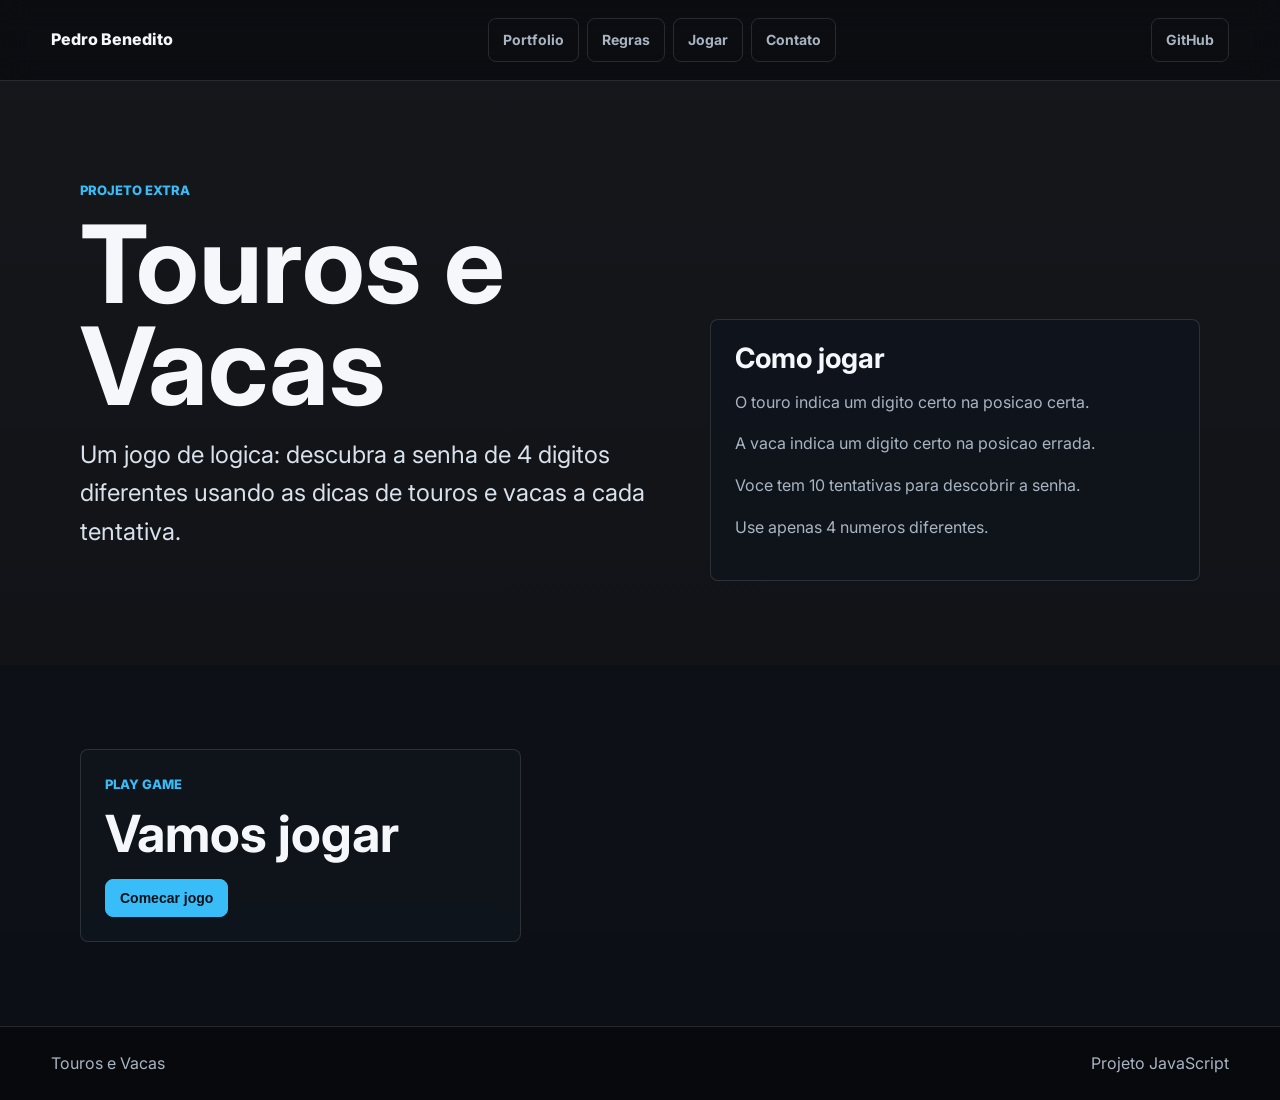
==== extra/index.html @ 09df27fb "Adiciona midias antigas e jogo extra" ====
<!DOCTYPE html>
<html lang="pt-BR">
<head>
  <meta charset="UTF-8">
  <meta name="viewport" content="width=device-width, initial-scale=1.0">
  <meta name="description" content="Jogo Touros e Vacas criado por Pedro Benedito.">
  <title>Touros e Vacas | Pedro Benedito</title>
  <link rel="preconnect" href="https://fonts.googleapis.com">
  <link rel="preconnect" href="https://fonts.gstatic.com" crossorigin>
  <link href="https://fonts.googleapis.com/css2?family=Inter:wght@400;500;600;700;800&display=swap" rel="stylesheet">
  <link rel="stylesheet" href="../styles.css">
</head>
<body class="game-page">
  <header class="site-header">
    <a class="brand" href="../index.html">Pedro Benedito</a>
    <nav class="nav" aria-label="Navegacao do jogo">
      <a href="../index.html#projetos">Portfolio</a>
      <a href="#regras">Regras</a>
      <a href="#jogo">Jogar</a>
      <a href="../index.html#contato">Contato</a>
    </nav>
    <a class="header-action" href="https://github.com/PedroBenedito1512" target="_blank" rel="noreferrer">GitHub</a>
  </header>

  <main>
    <section class="game-hero" id="regras">
      <div class="section-shell game-layout">
        <div>
          <p class="section-kicker">Projeto extra</p>
          <h1>Touros e Vacas</h1>
          <p class="hero-lead">
            Um jogo de logica: descubra a senha de 4 digitos diferentes usando as dicas
            de touros e vacas a cada tentativa.
          </p>
        </div>

        <div class="rules-box">
          <h2>Como jogar</h2>
          <p>O touro indica um digito certo na posicao certa.</p>
          <p>A vaca indica um digito certo na posicao errada.</p>
          <p>Voce tem 10 tentativas para descobrir a senha.</p>
          <p>Use apenas 4 numeros diferentes.</p>
        </div>
      </div>
    </section>

    <section class="game-band" id="jogo">
      <div class="section-shell game-panel">
        <div class="game-card" id="gerarNumeros">
          <p class="section-kicker">Play game</p>
          <h2>Vamos jogar</h2>
          <button class="button primary playGame" id="playGame">Comecar jogo</button>
        </div>

        <div class="game-card verificacao" style="display: none">
          <label class="game-label" for="senhaDeChute">Seu palpite</label>
          <div class="guess-row">
            <input type="text" id="senhaDeChute" maxlength="4" inputmode="numeric" placeholder="1234">
            <button class="button primary" id="verificarBtn">Verificar</button>
          </div>
          <div id="feedback" class="game-feedback" role="status"></div>
          <div id="resultados" class="resultados"></div>
        </div>
      </div>
    </section>
  </main>

  <footer class="site-footer">
    <span>Touros e Vacas</span>
    <span>Projeto JavaScript</span>
  </footer>

  <script src="script/script.js"></script>
</body>
</html>
---- styles.css ----
:root {
  --bg: #090b0f;
  --surface: #10151d;
  --surface-2: #151c26;
  --text: #f5f7fb;
  --muted: #a9b4c2;
  --line: rgba(255, 255, 255, 0.12);
  --accent: #38bdf8;
  --accent-2: #f59e0b;
  --max: 1120px;
}

* {
  box-sizing: border-box;
}

html {
  scroll-behavior: smooth;
}

body {
  margin: 0;
  background: var(--bg);
  color: var(--text);
  font-family: "Inter", Arial, sans-serif;
  line-height: 1.6;
}

section {
  scroll-margin-top: 92px;
}

a {
  color: inherit;
  text-decoration: none;
}

.site-header {
  position: fixed;
  top: 0;
  left: 0;
  right: 0;
  z-index: 10;
  display: grid;
  grid-template-columns: auto 1fr auto;
  align-items: center;
  gap: 24px;
  padding: 18px clamp(18px, 4vw, 54px);
  background: rgba(9, 11, 15, 0.78);
  border-bottom: 1px solid var(--line);
  backdrop-filter: blur(14px);
}

.site-header.is-scrolled {
  background: rgba(9, 11, 15, 0.92);
}

.brand {
  font-weight: 800;
  letter-spacing: 0;
}

.nav {
  display: flex;
  justify-content: center;
  gap: 8px;
}

.nav a,
.header-action,
.button {
  border: 1px solid var(--line);
  border-radius: 8px;
  padding: 10px 14px;
  color: var(--muted);
  font-weight: 700;
  font-size: 14px;
  transition: color 160ms ease, border-color 160ms ease, background 160ms ease;
}

.nav a:hover,
.header-action:hover,
.button:hover {
  color: var(--text);
  border-color: rgba(56, 189, 248, 0.8);
  background: rgba(56, 189, 248, 0.08);
}

.hero {
  position: relative;
  min-height: 92vh;
  display: flex;
  align-items: end;
  overflow: hidden;
}

.hero-bg {
  position: absolute;
  inset: 0;
  background-image: url("assets/old/back.png");
  background-size: cover;
  background-position: center;
  filter: saturate(0.9) contrast(1.05);
  transform: scale(1.02);
}

.hero-overlay {
  position: absolute;
  inset: 0;
  background:
    linear-gradient(90deg, rgba(9, 11, 15, 0.96), rgba(9, 11, 15, 0.72) 48%, rgba(9, 11, 15, 0.36)),
    linear-gradient(0deg, rgba(9, 11, 15, 1), rgba(9, 11, 15, 0.08) 48%);
}

.hero-content {
  position: relative;
  width: min(var(--max), calc(100% - 36px));
  margin: 0 auto;
  padding: 130px 0 86px;
}

.eyebrow,
.section-kicker,
.project-tag {
  margin: 0 0 12px;
  color: var(--accent);
  font-size: 13px;
  font-weight: 800;
  letter-spacing: 0;
  text-transform: uppercase;
}

h1,
h2,
h3,
p {
  margin-top: 0;
}

h1 {
  max-width: 760px;
  margin-bottom: 18px;
  font-size: clamp(52px, 9vw, 108px);
  line-height: 0.95;
  letter-spacing: 0;
}

.hero-lead {
  max-width: 720px;
  margin-bottom: 30px;
  color: #d8e1ec;
  font-size: clamp(18px, 2.2vw, 24px);
}

.hero-actions {
  display: flex;
  flex-wrap: wrap;
  gap: 12px;
}

.button.primary {
  background: var(--accent);
  border-color: var(--accent);
  color: #061018;
}

.button.secondary {
  background: rgba(255, 255, 255, 0.04);
}

.section-shell {
  width: min(var(--max), calc(100% - 36px));
  margin: 0 auto;
  padding: 84px 0;
}

.intro-band,
.projects-band {
  background: #0b0f15;
}

.skills-band,
.experience-band {
  background: #111821;
}

.contact-band {
  background: #0b0f15;
}

.about-grid,
.split,
.contact-grid {
  display: grid;
  grid-template-columns: minmax(0, 0.85fr) minmax(0, 1.15fr);
  gap: 52px;
  align-items: start;
}

h2 {
  margin-bottom: 0;
  font-size: clamp(30px, 4vw, 54px);
  line-height: 1.05;
  letter-spacing: 0;
}

.about-copy p,
.contact-grid p,
.quote-box p {
  color: var(--muted);
  font-size: 17px;
}

.profile-shot {
  display: block;
  width: min(260px, 100%);
  margin-top: 28px;
  border: 1px solid var(--line);
  border-radius: 8px;
  background: var(--surface);
}

.section-heading {
  max-width: 760px;
  margin-bottom: 32px;
}

.skills-grid {
  display: grid;
  grid-template-columns: repeat(4, minmax(0, 1fr));
  gap: 14px;
}

.skill-card,
.project-card,
.quote-box {
  border: 1px solid var(--line);
  border-radius: 8px;
  background: var(--surface);
}

.skill-card {
  min-height: 190px;
  padding: 22px;
}

.skill-card h3,
.project-card h3 {
  margin-bottom: 10px;
  font-size: 20px;
}

.skill-card p,
.project-card p {
  margin-bottom: 0;
  color: var(--muted);
}

.projects-grid {
  display: grid;
  grid-template-columns: repeat(2, minmax(0, 1fr));
  gap: 18px;
}

.project-card {
  overflow: hidden;
}

.project-card.featured {
  display: grid;
  grid-template-columns: minmax(180px, 0.8fr) minmax(0, 1.2fr);
}

.project-media,
.project-card iframe {
  width: 100%;
  min-height: 250px;
  border: 0;
  background: var(--surface-2);
}

.video-media {
  min-height: 320px;
  padding: 0;
  background: #000;
}

.video-media video {
  width: 100%;
  height: 100%;
  min-height: 320px;
  object-fit: cover;
  display: block;
}

.project-media {
  display: flex;
  align-items: end;
  padding: 22px;
  background-size: cover;
  background-position: center;
}

.project-media span {
  font-weight: 800;
  color: #fff;
  text-shadow: 0 2px 16px rgba(0, 0, 0, 0.6);
}

.hotel-media {
  background-image:
    linear-gradient(0deg, rgba(0, 0, 0, 0.72), rgba(0, 0, 0, 0.05)),
    url("https://images.unsplash.com/photo-1551632436-cbf8dd35adfa?auto=format&fit=crop&w=900&q=80");
}

.game-media {
  background-image:
    linear-gradient(0deg, rgba(0, 0, 0, 0.72), rgba(0, 0, 0, 0.05)),
    url("assets/old/back.png");
}

.civic-gallery {
  display: grid;
  grid-template-columns: repeat(2, minmax(0, 1fr));
  gap: 6px;
  padding: 6px;
  background: #05070a;
}

.civic-gallery img {
  width: 100%;
  height: 150px;
  object-fit: cover;
  border-radius: 6px;
}

.civic-media {
  background-image:
    linear-gradient(0deg, rgba(0, 0, 0, 0.72), rgba(0, 0, 0, 0.05)),
    url("https://images.unsplash.com/photo-1531482615713-2afd69097998?auto=format&fit=crop&w=900&q=80");
}

.project-body {
  padding: 24px;
}

.project-body a {
  display: inline-flex;
  margin-top: 20px;
  color: var(--accent-2);
  font-weight: 800;
}

.quote-box {
  padding: 28px;
}

.quote-box p {
  margin-bottom: 0;
  font-size: 22px;
  line-height: 1.45;
}

.contact-links {
  display: grid;
  gap: 12px;
}

.contact-links a {
  display: flex;
  align-items: center;
  gap: 12px;
  border: 1px solid var(--line);
  border-radius: 8px;
  padding: 16px 18px;
  color: var(--text);
  background: var(--surface);
  font-weight: 700;
  overflow-wrap: anywhere;
}

.contact-links img {
  width: 24px;
  height: 24px;
  object-fit: contain;
}

.contact-links a:hover {
  border-color: var(--accent);
}

.game-page {
  background:
    linear-gradient(rgba(9, 11, 15, 0.84), rgba(9, 11, 15, 0.92)),
    url("assets/old/back.png") center / cover fixed;
}

.game-hero {
  padding-top: 96px;
  background: rgba(9, 11, 15, 0.68);
}

.game-layout {
  display: grid;
  grid-template-columns: minmax(0, 1.1fr) minmax(280px, 0.9fr);
  gap: 32px;
  align-items: end;
}

.rules-box,
.game-card {
  border: 1px solid var(--line);
  border-radius: 8px;
  background: rgba(16, 21, 29, 0.92);
  padding: 24px;
}

.rules-box h2 {
  margin-bottom: 16px;
  font-size: 28px;
}

.rules-box p {
  color: var(--muted);
}

.game-band {
  background: rgba(11, 15, 21, 0.92);
}

.game-panel {
  display: grid;
  grid-template-columns: minmax(260px, 0.8fr) minmax(0, 1.2fr);
  gap: 18px;
  align-items: start;
}

.game-card h2 {
  margin-bottom: 18px;
}

.game-label {
  display: block;
  margin-bottom: 8px;
  color: var(--muted);
  font-weight: 700;
}

.guess-row {
  display: flex;
  gap: 10px;
  flex-wrap: wrap;
}

.guess-row input {
  width: 150px;
  border: 1px solid var(--line);
  border-radius: 8px;
  background: #080b10;
  color: var(--text);
  padding: 11px 12px;
  font-size: 18px;
  font-weight: 800;
}

.game-feedback {
  min-height: 28px;
  margin-top: 16px;
  color: var(--accent);
  font-weight: 800;
}

.game-feedback[data-type="error"] {
  color: #fb7185;
}

.game-feedback[data-type="ok"] {
  color: #22c55e;
}

.resultados {
  display: grid;
  gap: 10px;
  margin-top: 18px;
}

.result-row {
  display: flex;
  align-items: center;
  gap: 8px;
  border: 1px solid var(--line);
  border-radius: 8px;
  padding: 10px;
  background: rgba(255, 255, 255, 0.04);
}

.result-row span {
  min-width: 88px;
  font-weight: 800;
}

.result-row img {
  width: 34px;
  height: 34px;
  object-fit: cover;
  border-radius: 6px;
}

.site-footer {
  display: flex;
  justify-content: space-between;
  gap: 18px;
  padding: 24px clamp(18px, 4vw, 54px);
  color: var(--muted);
  border-top: 1px solid var(--line);
  background: #07090d;
}

@media (max-width: 860px) {
  .site-header {
    grid-template-columns: 1fr;
    gap: 12px;
  }

  .nav {
    justify-content: start;
    overflow-x: auto;
    padding-bottom: 2px;
  }

  .header-action {
    display: none;
  }

  .hero {
    min-height: 88vh;
  }

  .hero-content {
    padding-top: 150px;
  }

  .about-grid,
  .split,
  .contact-grid,
  .projects-grid,
  .project-card.featured,
  .game-layout,
  .game-panel {
    grid-template-columns: 1fr;
  }

  .skills-grid {
    grid-template-columns: repeat(2, minmax(0, 1fr));
  }
}

@media (max-width: 560px) {
  .nav a {
    padding: 8px 10px;
    font-size: 13px;
  }

  .skills-grid {
    grid-template-columns: 1fr;
  }

  .section-shell {
    padding: 64px 0;
  }

  .site-footer {
    display: grid;
  }
}
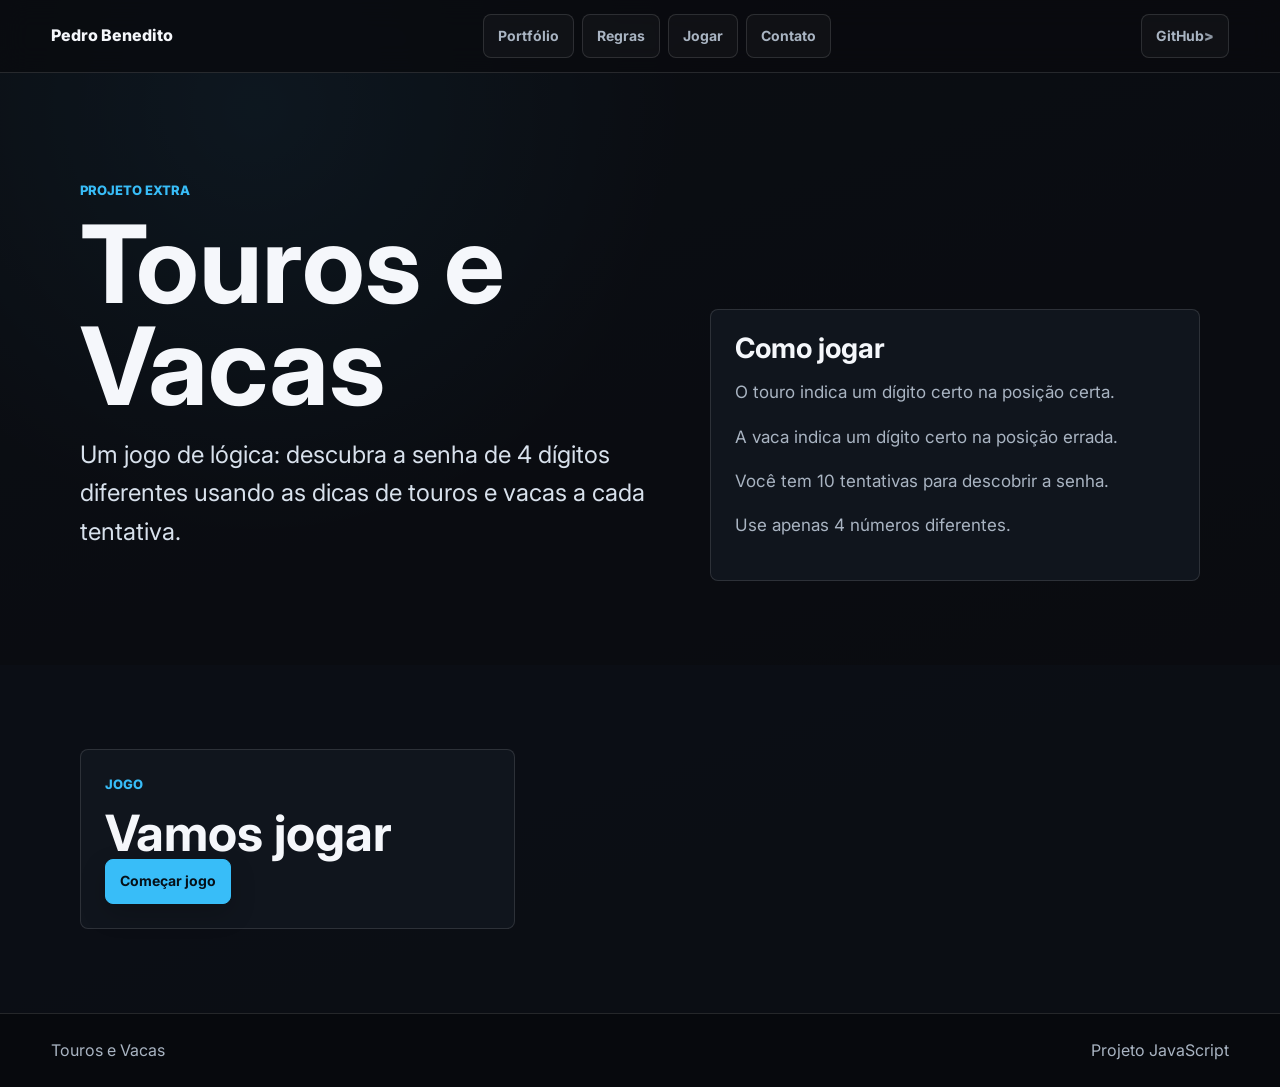
==== commit 5ee6d85e: "Atualiza portfolio e jogos" ====
--- a/extra/index.html
+++ b/extra/index.html
@@ -13,8 +13,8 @@
 <body class="game-page">
   <header class="site-header">
     <a class="brand" href="../index.html">Pedro Benedito</a>
-    <nav class="nav" aria-label="Navegacao do jogo">
-      <a href="../index.html#projetos">Portfolio</a>
+    <nav class="nav" aria-label="Navegação do jogo">
+      <a href="../index.html#projetos">Portfólio</a>
       <a href="#regras">Regras</a>
       <a href="#jogo">Jogar</a>
       <a href="../index.html#contato">Contato</a>
@@ -29,17 +29,17 @@
           <p class="section-kicker">Projeto extra</p>
           <h1>Touros e Vacas</h1>
           <p class="hero-lead">
-            Um jogo de logica: descubra a senha de 4 digitos diferentes usando as dicas
+            Um jogo de lógica: descubra a senha de 4 dígitos diferentes usando as dicas
             de touros e vacas a cada tentativa.
           </p>
         </div>
 
         <div class="rules-box">
           <h2>Como jogar</h2>
-          <p>O touro indica um digito certo na posicao certa.</p>
-          <p>A vaca indica um digito certo na posicao errada.</p>
-          <p>Voce tem 10 tentativas para descobrir a senha.</p>
-          <p>Use apenas 4 numeros diferentes.</p>
+          <p>O touro indica um dígito certo na posição certa.</p>
+          <p>A vaca indica um dígito certo na posição errada.</p>
+          <p>Você tem 10 tentativas para descobrir a senha.</p>
+          <p>Use apenas 4 números diferentes.</p>
         </div>
       </div>
     </section>
@@ -47,9 +47,9 @@
     <section class="game-band" id="jogo">
       <div class="section-shell game-panel">
         <div class="game-card" id="gerarNumeros">
-          <p class="section-kicker">Play game</p>
+          <p class="section-kicker">Jogo</p>
           <h2>Vamos jogar</h2>
-          <button class="button primary playGame" id="playGame">Comecar jogo</button>
+          <button class="button primary playGame" id="playGame">Começar jogo</button>
         </div>
 
         <div class="game-card verificacao" style="display: none">
--- a/styles.css
+++ b/styles.css
@@ -10,6 +10,30 @@
   --max: 1120px;
 }
 
+body[data-theme="violet"] {
+  --bg: #100716;
+  --surface: #181021;
+  --surface-2: #22132d;
+  --accent: #c084fc;
+  --accent-2: #38bdf8;
+}
+
+body[data-theme="red"] {
+  --bg: #12070a;
+  --surface: #1d1014;
+  --surface-2: #2a151a;
+  --accent: #fb7185;
+  --accent-2: #fbbf24;
+}
+
+body[data-theme="green"] {
+  --bg: #06100b;
+  --surface: #0f1b15;
+  --surface-2: #15251d;
+  --accent: #34d399;
+  --accent-2: #f59e0b;
+}
+
 * {
   box-sizing: border-box;
 }
@@ -24,6 +48,7 @@
   color: var(--text);
   font-family: "Inter", Arial, sans-serif;
   line-height: 1.6;
+  transition: background 180ms ease;
 }
 
 section {
@@ -33,6 +58,11 @@
 a {
   color: inherit;
   text-decoration: none;
+}
+
+button,
+input {
+  font: inherit;
 }
 
 .site-header {
@@ -45,19 +75,31 @@
   grid-template-columns: auto 1fr auto;
   align-items: center;
   gap: 24px;
-  padding: 18px clamp(18px, 4vw, 54px);
+  padding: 14px clamp(18px, 4vw, 54px);
   background: rgba(9, 11, 15, 0.78);
   border-bottom: 1px solid var(--line);
   backdrop-filter: blur(14px);
 }
 
 .site-header.is-scrolled {
-  background: rgba(9, 11, 15, 0.92);
+  background: rgba(9, 11, 15, 0.94);
 }
 
 .brand {
+  display: inline-flex;
+  align-items: center;
+  gap: 12px;
+  min-width: 0;
   font-weight: 800;
   letter-spacing: 0;
+}
+
+.brand img {
+  width: 46px;
+  height: 46px;
+  object-fit: cover;
+  border: 1px solid rgba(255, 255, 255, 0.26);
+  border-radius: 8px;
 }
 
 .nav {
@@ -67,28 +109,51 @@
 }
 
 .nav a,
-.header-action,
-.button {
+.button,
+.theme-button,
+.header-action {
   border: 1px solid var(--line);
   border-radius: 8px;
   padding: 10px 14px;
   color: var(--muted);
+  background: rgba(255, 255, 255, 0.03);
   font-weight: 700;
   font-size: 14px;
-  transition: color 160ms ease, border-color 160ms ease, background 160ms ease;
+  cursor: pointer;
+  transition: color 160ms ease, border-color 160ms ease, background 160ms ease, transform 160ms ease;
 }
 
 .nav a:hover,
-.header-action:hover,
-.button:hover {
+.button:hover,
+.theme-button:hover,
+.header-action:hover {
   color: var(--text);
-  border-color: rgba(56, 189, 248, 0.8);
-  background: rgba(56, 189, 248, 0.08);
+  border-color: color-mix(in srgb, var(--accent) 80%, white 20%);
+  background: color-mix(in srgb, var(--accent) 12%, transparent);
+}
+
+.theme-button {
+  display: inline-flex;
+  align-items: center;
+  gap: 8px;
+}
+
+.header-action {
+  display: inline-flex;
+  align-items: center;
+  justify-content: center;
+  width: fit-content;
+}
+
+.theme-button img {
+  width: 32px;
+  height: 32px;
+  object-fit: contain;
 }
 
 .hero {
   position: relative;
-  min-height: 92vh;
+  min-height: min(860px, 88vh);
   display: flex;
   align-items: end;
   overflow: hidden;
@@ -97,26 +162,37 @@
 .hero-bg {
   position: absolute;
   inset: 0;
-  background-image: url("assets/old/back.png");
-  background-size: cover;
-  background-position: center;
-  filter: saturate(0.9) contrast(1.05);
-  transform: scale(1.02);
+  opacity: 0.78;
+  background:
+    radial-gradient(circle at 18% 18%, color-mix(in srgb, var(--accent) 24%, transparent), transparent 30%),
+    radial-gradient(circle at 78% 22%, color-mix(in srgb, var(--accent-2) 16%, transparent), transparent 26%),
+    linear-gradient(135deg, color-mix(in srgb, var(--surface) 78%, black 22%), var(--bg));
+}
+
+.hero-bg::after {
+  content: "";
+  position: absolute;
+  inset: 0;
+  opacity: 0.24;
+  background-image:
+    linear-gradient(rgba(255, 255, 255, 0.07) 1px, transparent 1px),
+    linear-gradient(90deg, rgba(255, 255, 255, 0.07) 1px, transparent 1px);
+  background-size: 44px 44px;
 }
 
 .hero-overlay {
   position: absolute;
   inset: 0;
   background:
-    linear-gradient(90deg, rgba(9, 11, 15, 0.96), rgba(9, 11, 15, 0.72) 48%, rgba(9, 11, 15, 0.36)),
-    linear-gradient(0deg, rgba(9, 11, 15, 1), rgba(9, 11, 15, 0.08) 48%);
+    linear-gradient(90deg, rgba(9, 11, 15, 0.94), rgba(9, 11, 15, 0.76) 52%, rgba(9, 11, 15, 0.52)),
+    linear-gradient(0deg, var(--bg), rgba(9, 11, 15, 0.08) 48%);
 }
 
 .hero-content {
   position: relative;
   width: min(var(--max), calc(100% - 36px));
   margin: 0 auto;
-  padding: 130px 0 86px;
+  padding: 130px 0 76px;
 }
 
 .eyebrow,
@@ -145,6 +221,19 @@
   letter-spacing: 0;
 }
 
+h2 {
+  margin-bottom: 0;
+  font-size: clamp(30px, 4vw, 50px);
+  line-height: 1.05;
+  letter-spacing: 0;
+}
+
+h3 {
+  margin-bottom: 10px;
+  font-size: 24px;
+  line-height: 1.18;
+}
+
 .hero-lead {
   max-width: 720px;
   margin-bottom: 30px;
@@ -152,10 +241,20 @@
   font-size: clamp(18px, 2.2vw, 24px);
 }
 
-.hero-actions {
+.hero-actions,
+.project-actions {
   display: flex;
   flex-wrap: wrap;
   gap: 12px;
+}
+
+.button {
+  display: inline-flex;
+  align-items: center;
+  justify-content: center;
+  width: fit-content;
+  gap: 8px;
+  box-shadow: 0 10px 26px rgba(0, 0, 0, 0.18);
 }
 
 .button.primary {
@@ -165,7 +264,31 @@
 }
 
 .button.secondary {
-  background: rgba(255, 255, 255, 0.04);
+  background: transparent;
+  color: var(--accent);
+  border-color: color-mix(in srgb, var(--accent) 72%, white 10%);
+}
+
+.button.small {
+  padding: 8px 12px;
+}
+
+.project-actions .button,
+.game-tile .button {
+  min-width: 92px;
+  border-radius: 6px;
+  text-transform: uppercase;
+  letter-spacing: 0.04em;
+  font-size: 12px;
+}
+
+.project-actions .button::after,
+.game-tile .button::after,
+.header-action::after,
+.contact-links a::after {
+  content: ">";
+  font-weight: 900;
+  opacity: 0.82;
 }
 
 .section-shell {
@@ -175,112 +298,248 @@
 }
 
 .intro-band,
-.projects-band {
-  background: #0b0f15;
+.projects-band,
+.games-band,
+.contact-band {
+  background: color-mix(in srgb, var(--bg) 88%, black 12%);
 }
 
 .skills-band,
+.applied-band,
 .experience-band {
-  background: #111821;
-}
-
-.contact-band {
-  background: #0b0f15;
+  background: color-mix(in srgb, var(--surface) 86%, black 14%);
 }
 
 .about-grid,
-.split,
 .contact-grid {
   display: grid;
-  grid-template-columns: minmax(0, 0.85fr) minmax(0, 1.15fr);
+  grid-template-columns: minmax(0, 1fr) minmax(0, 1fr);
   gap: 52px;
-  align-items: start;
-}
-
-h2 {
-  margin-bottom: 0;
-  font-size: clamp(30px, 4vw, 54px);
-  line-height: 1.05;
-  letter-spacing: 0;
+  align-items: center;
+}
+
+.intro-band h2 {
+  max-width: 620px;
+  font-size: clamp(30px, 3.6vw, 44px);
 }
 
 .about-copy p,
 .contact-grid p,
-.quote-box p {
+.section-heading p,
+.project-summary,
+.timeline-card p,
+.civic-showcase p,
+.rules-box p,
+.game-feedback {
   color: var(--muted);
   font-size: 17px;
 }
 
 .profile-shot {
   display: block;
-  width: min(260px, 100%);
+  width: min(220px, 100%);
   margin-top: 28px;
   border: 1px solid var(--line);
   border-radius: 8px;
   background: var(--surface);
 }
 
+.quick-facts,
+.project-notes {
+  display: flex;
+  flex-wrap: wrap;
+  gap: 8px;
+  margin-top: 22px;
+}
+
+.quick-facts span,
+.project-notes span {
+  border: 1px solid var(--line);
+  border-radius: 6px;
+  padding: 6px 9px;
+  color: var(--muted);
+  background: rgba(255, 255, 255, 0.025);
+  font-size: 12px;
+  font-weight: 800;
+  cursor: default;
+}
+
+.project-notes span {
+  border-color: transparent;
+  color: color-mix(in srgb, var(--muted) 86%, var(--text) 14%);
+}
+
 .section-heading {
-  max-width: 760px;
+  max-width: 820px;
   margin-bottom: 32px;
 }
 
-.skills-grid {
+.compact-heading p {
+  max-width: 720px;
+  margin-top: 16px;
+}
+
+.skills-grid,
+.timeline-grid {
   display: grid;
   grid-template-columns: repeat(4, minmax(0, 1fr));
   gap: 14px;
 }
 
+.timeline-grid {
+  grid-template-columns: repeat(4, minmax(0, 1fr));
+}
+
 .skill-card,
-.project-card,
-.quote-box {
+.timeline-card,
+.project-row,
+.game-tile,
+.applied-card,
+.civic-showcase,
+.contact-links a,
+.rules-box,
+.game-card {
   border: 1px solid var(--line);
   border-radius: 8px;
   background: var(--surface);
 }
 
-.skill-card {
+.skill-card,
+.timeline-card,
+.project-row,
+.game-tile,
+.applied-card,
+.civic-showcase,
+.contact-links a {
+  transition: transform 180ms ease, border-color 180ms ease, box-shadow 180ms ease, background 180ms ease;
+}
+
+.skill-card:hover,
+.timeline-card:hover,
+.project-row:hover,
+.game-tile:hover,
+.applied-card:hover,
+.civic-showcase:hover,
+.contact-links a:hover {
+  transform: translateY(-3px);
+  border-color: color-mix(in srgb, var(--accent) 70%, white 10%);
+  box-shadow: 0 18px 50px rgba(0, 0, 0, 0.26);
+}
+
+.nav a:focus-visible,
+.button:focus-visible,
+.theme-button:focus-visible,
+.header-action:focus-visible,
+.brand:focus-visible,
+.filter-button:focus-visible,
+.contact-links a:focus-visible,
+.game-control:focus-visible,
+.memory-card:focus-visible,
+.guess-row input:focus-visible {
+  outline: 3px solid color-mix(in srgb, var(--accent) 80%, white 20%);
+  outline-offset: 3px;
+}
+
+.button:active,
+.theme-button:active,
+.filter-button:active,
+.game-control:active,
+.memory-card:active {
+  transform: translateY(1px);
+}
+
+.reveal-card {
+  opacity: 0;
+  transform: translateY(18px);
+}
+
+.reveal-card.is-visible {
+  opacity: 1;
+  transform: translateY(0);
+}
+
+.reveal-card.is-visible:hover {
+  transform: translateY(-3px);
+}
+
+.skill-card,
+.timeline-card {
   min-height: 190px;
   padding: 22px;
 }
 
-.skill-card h3,
-.project-card h3 {
-  margin-bottom: 10px;
-  font-size: 20px;
-}
-
-.skill-card p,
-.project-card p {
-  margin-bottom: 0;
+.timeline-card span {
+  display: inline-block;
+  margin-bottom: 12px;
+  color: var(--accent);
+  font-size: 13px;
+  font-weight: 800;
+  text-transform: uppercase;
+}
+
+.empty-slot {
+  border-style: dashed;
+  background: color-mix(in srgb, var(--surface) 72%, transparent);
+}
+
+.project-list {
+  display: grid;
+  gap: 18px;
+}
+
+.filter-bar {
+  display: flex;
+  flex-wrap: wrap;
+  gap: 10px;
+  margin: 0 0 22px;
+}
+
+.filter-button {
+  border: 1px solid var(--line);
+  border-radius: 999px;
+  padding: 9px 13px;
   color: var(--muted);
-}
-
-.projects-grid {
-  display: grid;
-  grid-template-columns: repeat(2, minmax(0, 1fr));
-  gap: 18px;
-}
-
-.project-card {
+  background: rgba(255, 255, 255, 0.04);
+  cursor: pointer;
+  font-weight: 800;
+}
+
+.filter-button:hover,
+.filter-button.is-active {
+  color: #061018;
+  border-color: var(--accent);
+  background: var(--accent);
+}
+
+.project-row.is-hidden {
+  display: none;
+}
+
+.project-row {
+  display: grid;
+  grid-template-columns: minmax(260px, 0.92fr) minmax(0, 1.08fr);
   overflow: hidden;
 }
 
-.project-card.featured {
-  display: grid;
-  grid-template-columns: minmax(180px, 0.8fr) minmax(0, 1.2fr);
-}
-
-.project-media,
-.project-card iframe {
+.project-preview {
   width: 100%;
-  min-height: 250px;
+  min-height: 310px;
   border: 0;
   background: var(--surface-2);
 }
 
+.project-info {
+  display: flex;
+  flex-direction: column;
+  justify-content: center;
+  padding: clamp(22px, 4vw, 36px);
+}
+
+.project-actions {
+  margin-top: 24px;
+}
+
 .video-media {
-  min-height: 320px;
   padding: 0;
   background: #000;
 }
@@ -288,79 +547,112 @@
 .video-media video {
   width: 100%;
   height: 100%;
-  min-height: 320px;
+  min-height: 310px;
   object-fit: cover;
   display: block;
 }
 
-.project-media {
+.game-media {
   display: flex;
   align-items: end;
   padding: 22px;
-  background-size: cover;
-  background-position: center;
-}
-
-.project-media span {
-  font-weight: 800;
-  color: #fff;
-  text-shadow: 0 2px 16px rgba(0, 0, 0, 0.6);
-}
-
-.hotel-media {
-  background-image:
-    linear-gradient(0deg, rgba(0, 0, 0, 0.72), rgba(0, 0, 0, 0.05)),
-    url("https://images.unsplash.com/photo-1551632436-cbf8dd35adfa?auto=format&fit=crop&w=900&q=80");
-}
-
-.game-media {
-  background-image:
-    linear-gradient(0deg, rgba(0, 0, 0, 0.72), rgba(0, 0, 0, 0.05)),
-    url("assets/old/back.png");
+  background:
+    linear-gradient(135deg, color-mix(in srgb, var(--accent) 26%, transparent), transparent 64%),
+    var(--surface-2);
+}
+
+.game-media span {
+  font-weight: 800;
+  color: var(--text);
+  text-shadow: 0 2px 16px rgba(0, 0, 0, 0.7);
+}
+
+.games-grid,
+.applied-grid {
+  display: grid;
+  grid-template-columns: repeat(3, minmax(0, 1fr));
+  gap: 18px;
+}
+
+.game-tile,
+.applied-card {
+  overflow: hidden;
+}
+
+.game-cover {
+  min-height: 190px;
+  display: flex;
+  align-items: end;
+  padding: 20px;
+  background: var(--surface-2);
+}
+
+.game-cover span {
+  color: var(--text);
+  font-size: 28px;
+  font-weight: 800;
+  text-shadow: 0 2px 16px rgba(0, 0, 0, 0.7);
+}
+
+.bulls-cover {
+  background:
+    linear-gradient(135deg, color-mix(in srgb, var(--accent-2) 38%, transparent), rgba(3, 7, 18, 0.76)),
+    repeating-linear-gradient(45deg, rgba(255, 255, 255, 0.08) 0 1px, transparent 1px 18px);
+}
+
+.snake-cover {
+  background:
+    linear-gradient(135deg, rgba(34, 197, 94, 0.82), rgba(3, 7, 18, 0.7)),
+    repeating-linear-gradient(90deg, rgba(255, 255, 255, 0.12) 0 1px, transparent 1px 22px);
+}
+
+.memory-cover {
+  background:
+    linear-gradient(135deg, rgba(56, 189, 248, 0.76), rgba(15, 23, 42, 0.82)),
+    radial-gradient(circle at 28% 30%, rgba(255, 255, 255, 0.22), transparent 24%);
+}
+
+.game-tile-body,
+.applied-card {
+  padding: 22px;
+}
+
+.game-tile-body p,
+.applied-card p {
+  color: var(--muted);
+}
+
+.applied-card span {
+  display: inline-block;
+  margin-bottom: 12px;
+  color: var(--accent);
+  font-size: 13px;
+  font-weight: 800;
+  text-transform: uppercase;
+}
+
+.civic-showcase {
+  display: grid;
+  grid-template-columns: minmax(280px, 0.92fr) minmax(0, 1.08fr);
+  gap: 28px;
+  align-items: center;
+  margin-top: 18px;
+  padding: 18px;
 }
 
 .civic-gallery {
   display: grid;
   grid-template-columns: repeat(2, minmax(0, 1fr));
   gap: 6px;
-  padding: 6px;
-  background: #05070a;
 }
 
 .civic-gallery img {
   width: 100%;
-  height: 150px;
+  height: 160px;
   object-fit: cover;
   border-radius: 6px;
 }
 
-.civic-media {
-  background-image:
-    linear-gradient(0deg, rgba(0, 0, 0, 0.72), rgba(0, 0, 0, 0.05)),
-    url("https://images.unsplash.com/photo-1531482615713-2afd69097998?auto=format&fit=crop&w=900&q=80");
-}
-
-.project-body {
-  padding: 24px;
-}
-
-.project-body a {
-  display: inline-flex;
-  margin-top: 20px;
-  color: var(--accent-2);
-  font-weight: 800;
-}
-
-.quote-box {
-  padding: 28px;
-}
-
-.quote-box p {
-  margin-bottom: 0;
-  font-size: 22px;
-  line-height: 1.45;
-}
-
 .contact-links {
   display: grid;
   gap: 12px;
@@ -370,11 +662,8 @@
   display: flex;
   align-items: center;
   gap: 12px;
-  border: 1px solid var(--line);
-  border-radius: 8px;
   padding: 16px 18px;
   color: var(--text);
-  background: var(--surface);
   font-weight: 700;
   overflow-wrap: anywhere;
 }
@@ -389,10 +678,20 @@
   border-color: var(--accent);
 }
 
+.site-footer {
+  display: flex;
+  justify-content: space-between;
+  gap: 18px;
+  padding: 24px clamp(18px, 4vw, 54px);
+  color: var(--muted);
+  border-top: 1px solid var(--line);
+  background: #07090d;
+}
+
 .game-page {
   background:
-    linear-gradient(rgba(9, 11, 15, 0.84), rgba(9, 11, 15, 0.92)),
-    url("assets/old/back.png") center / cover fixed;
+    radial-gradient(circle at 20% 10%, color-mix(in srgb, var(--accent) 18%, transparent), transparent 30%),
+    linear-gradient(160deg, var(--surface), var(--bg));
 }
 
 .game-hero {
@@ -400,18 +699,21 @@
   background: rgba(9, 11, 15, 0.68);
 }
 
-.game-layout {
+.game-layout,
+.game-panel {
   display: grid;
   grid-template-columns: minmax(0, 1.1fr) minmax(280px, 0.9fr);
   gap: 32px;
   align-items: end;
 }
 
+.game-panel {
+  grid-template-columns: minmax(260px, 0.8fr) minmax(0, 1.2fr);
+  align-items: start;
+}
+
 .rules-box,
 .game-card {
-  border: 1px solid var(--line);
-  border-radius: 8px;
-  background: rgba(16, 21, 29, 0.92);
   padding: 24px;
 }
 
@@ -420,23 +722,8 @@
   font-size: 28px;
 }
 
-.rules-box p {
-  color: var(--muted);
-}
-
 .game-band {
   background: rgba(11, 15, 21, 0.92);
-}
-
-.game-panel {
-  display: grid;
-  grid-template-columns: minmax(260px, 0.8fr) minmax(0, 1.2fr);
-  gap: 18px;
-  align-items: start;
-}
-
-.game-card h2 {
-  margin-bottom: 18px;
 }
 
 .game-label {
@@ -466,7 +753,6 @@
 .game-feedback {
   min-height: 28px;
   margin-top: 16px;
-  color: var(--accent);
   font-weight: 800;
 }
 
@@ -506,34 +792,130 @@
   border-radius: 6px;
 }
 
-.site-footer {
+.playfield-card {
+  max-width: 560px;
+  margin: 0 auto;
+}
+
+.score-row {
   display: flex;
   justify-content: space-between;
-  gap: 18px;
-  padding: 24px clamp(18px, 4vw, 54px);
+  gap: 12px;
+  margin-bottom: 14px;
   color: var(--muted);
-  border-top: 1px solid var(--line);
-  background: #07090d;
-}
-
-@media (max-width: 860px) {
+  font-weight: 800;
+}
+
+.snake-canvas {
+  width: 100%;
+  aspect-ratio: 1;
+  display: block;
+  border: 1px solid var(--line);
+  border-radius: 8px;
+  background: #05070a;
+}
+
+.game-controls {
+  display: grid;
+  grid-template-columns: repeat(3, 52px);
+  justify-content: center;
+  gap: 8px;
+  margin-top: 16px;
+}
+
+.game-control {
+  width: 52px;
+  height: 44px;
+  border: 1px solid var(--line);
+  border-radius: 8px;
+  color: var(--text);
+  background: rgba(255, 255, 255, 0.04);
+  cursor: pointer;
+  font-weight: 800;
+}
+
+.game-control[data-dir="up"] {
+  grid-column: 2;
+}
+
+.game-control[data-dir="left"] {
+  grid-column: 1;
+}
+
+.game-control[data-dir="right"] {
+  grid-column: 3;
+}
+
+.game-control[data-dir="down"] {
+  grid-column: 2;
+}
+
+.memory-grid {
+  display: grid;
+  grid-template-columns: repeat(4, minmax(62px, 1fr));
+  gap: 10px;
+  margin-top: 18px;
+}
+
+.memory-card {
+  min-height: 78px;
+  border: 1px solid var(--line);
+  border-radius: 8px;
+  color: var(--text);
+  background: linear-gradient(135deg, var(--surface-2), rgba(255, 255, 255, 0.04));
+  cursor: pointer;
+  font-size: 28px;
+  font-weight: 800;
+}
+
+.memory-card.is-open,
+.memory-card.is-found {
+  color: #061018;
+  border-color: var(--accent);
+  background: var(--accent);
+}
+
+.memory-card.is-found {
+  opacity: 0.72;
+}
+
+@media (prefers-reduced-motion: reduce) {
+  html {
+    scroll-behavior: auto;
+  }
+
+  *,
+  *::before,
+  *::after {
+    transition-duration: 0.01ms !important;
+    animation-duration: 0.01ms !important;
+  }
+
+  .reveal-card {
+    opacity: 1;
+    transform: none;
+  }
+}
+
+@media (max-width: 900px) {
   .site-header {
-    grid-template-columns: 1fr;
+    grid-template-columns: 1fr auto;
     gap: 12px;
   }
 
+  .brand span {
+    display: none;
+  }
+
   .nav {
+    grid-column: 1 / -1;
     justify-content: start;
     overflow-x: auto;
     padding-bottom: 2px;
   }
 
-  .header-action {
-    display: none;
-  }
-
   .hero {
-    min-height: 88vh;
+    min-height: min(820px, 86vh);
   }
 
   .hero-content {
@@ -541,27 +923,37 @@
   }
 
   .about-grid,
-  .split,
   .contact-grid,
-  .projects-grid,
-  .project-card.featured,
+  .project-row,
+  .civic-showcase,
   .game-layout,
   .game-panel {
     grid-template-columns: 1fr;
   }
 
-  .skills-grid {
+  .skills-grid,
+  .timeline-grid,
+  .games-grid,
+  .applied-grid {
     grid-template-columns: repeat(2, minmax(0, 1fr));
   }
 }
 
 @media (max-width: 560px) {
-  .nav a {
+  .nav a,
+  .theme-button {
     padding: 8px 10px;
     font-size: 13px;
   }
 
-  .skills-grid {
+  .theme-button span {
+    display: none;
+  }
+
+  .skills-grid,
+  .timeline-grid,
+  .games-grid,
+  .applied-grid {
     grid-template-columns: 1fr;
   }
 
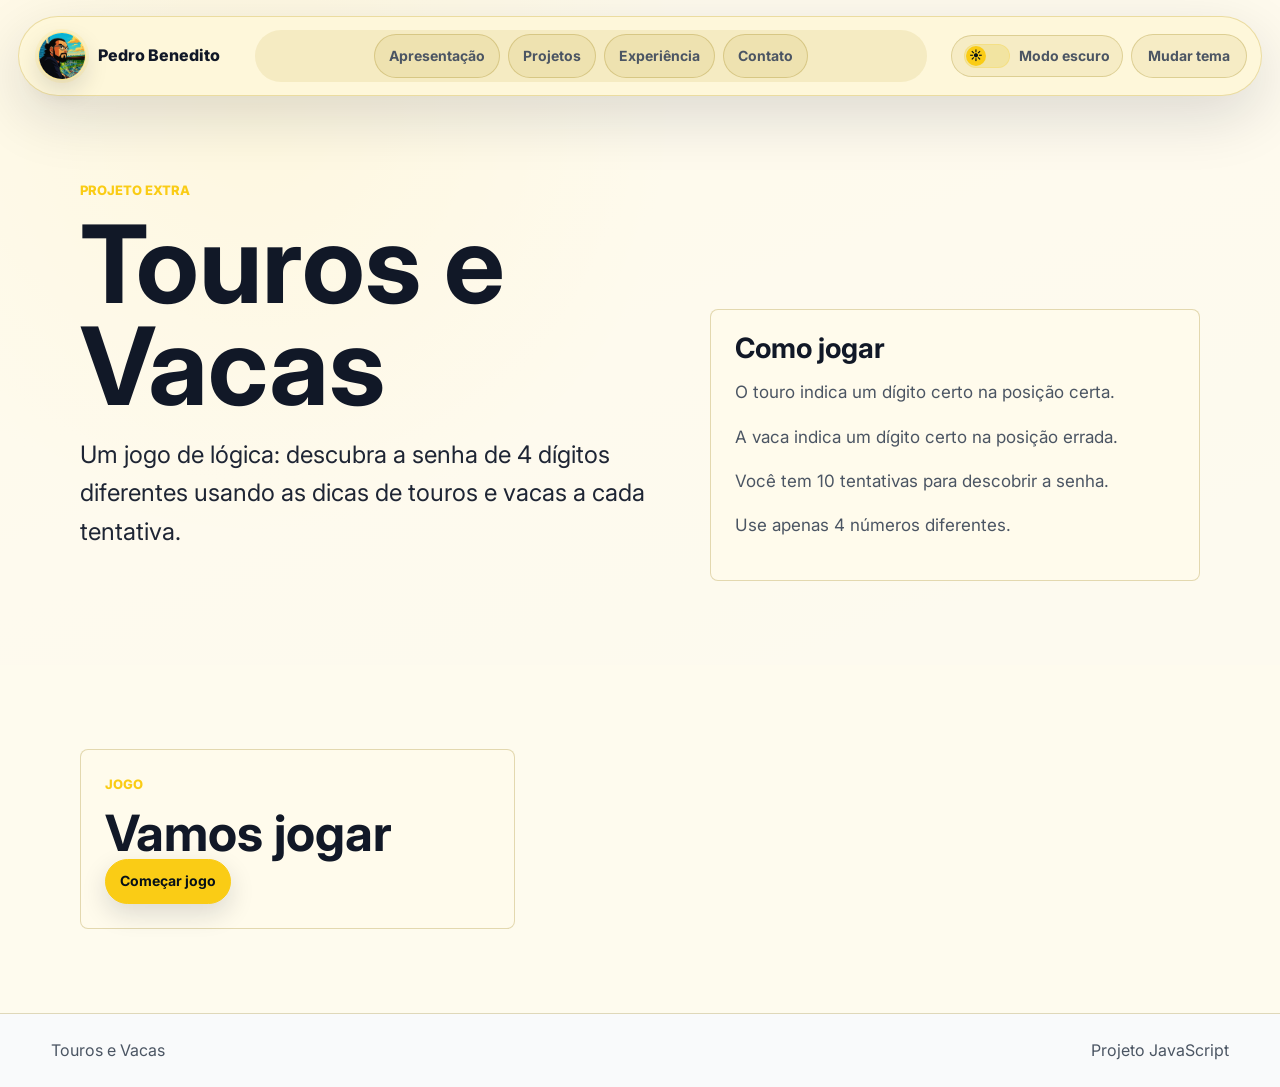
==== commit 5bec4adc: "Standardize game page headers" ====
--- a/extra/index.html
+++ b/extra/index.html
@@ -11,16 +11,33 @@
   <link rel="stylesheet" href="../styles.css">
 </head>
 <body class="game-page">
-  <header class="site-header">
-    <a class="brand" href="../index.html">Pedro Benedito</a>
-    <nav class="nav" aria-label="Navegação do jogo">
-      <a href="../index.html#projetos">Portfólio</a>
-      <a href="#regras">Regras</a>
-      <a href="#jogo">Jogar</a>
+  <header class="site-header" data-header>
+    <a class="brand" href="https://github.com/PedroBenedito1998" target="_blank" rel="noreferrer" aria-label="Abrir GitHub atual de Pedro Benedito">
+      <img src="../assets/old/newPROFILE.jpg" alt="Foto de Pedro Benedito">
+      <span>Pedro Benedito</span>
+    </a>
+
+    <nav class="nav" aria-label="Navegação principal">
+      <a href="../index.html#inicio">Apresentação</a>
+      <a href="../index.html#projetos">Projetos</a>
+      <a href="../index.html#experiencia">Experiência</a>
       <a href="../index.html#contato">Contato</a>
     </nav>
-    <a class="header-action" href="https://github.com/PedroBenedito1512" target="_blank" rel="noreferrer">GitHub</a>
+
+    <div class="header-controls" aria-label="Opcoes visuais do site">
+      <button class="mode-switch" type="button" data-mode-switch role="switch" aria-checked="true" aria-label="Alternar modo escuro">
+        <span class="mode-switch-track" aria-hidden="true">
+          <span class="mode-switch-thumb" data-mode-icon>☾</span>
+        </span>
+        <span class="mode-switch-text" data-mode-label>Modo escuro</span>
+      </button>
+      <button class="theme-button" type="button" data-theme-button aria-label="Mudar cor do site">
+        <span>Mudar tema</span>
+      </button>
+    </div>
   </header>
+
+  <div class="toast" data-mode-toast role="status" aria-live="polite"></div>
 
   <main>
     <section class="game-hero" id="regras">
@@ -70,6 +87,7 @@
     <span>Projeto JavaScript</span>
   </footer>
 
+  <script src="../script.js"></script>
   <script src="script/script.js"></script>
 </body>
 </html>
--- a/styles.css
+++ b/styles.css
@@ -1,54 +1,209 @@
 :root {
-  --bg: #090b0f;
-  --surface: #10151d;
-  --surface-2: #151c26;
+  --pointer-x: 50vw;
+  --pointer-y: 50vh;
+  --bg: #09070a;
+  --surface: #141014;
+  --surface-2: #1f171f;
   --text: #f5f7fb;
-  --muted: #a9b4c2;
+  --muted: #c9bfcc;
   --line: rgba(255, 255, 255, 0.12);
+  --accent: #facc15;
+  --accent-2: #38bdf8;
+  --on-accent: #061018;
+  --header-bg: rgba(0, 0, 0, 0.56);
+  --header-bg-strong: rgba(0, 0, 0, 0.78);
+  --header-border: rgba(255, 255, 255, 0.1);
+  --soft-control-bg: rgba(255, 255, 255, 0.035);
+  --button-bg: rgba(255, 255, 255, 0.03);
+  --tag-bg: rgba(255, 255, 255, 0.05);
+  --glass-card: rgba(0, 0, 0, 0.34);
+  --loader-card-bg: rgba(0, 0, 0, 0.42);
+  --hero-grid: rgba(255, 255, 255, 0.07);
+  --hero-overlay-a: rgba(0, 0, 0, 0.9);
+  --hero-overlay-b: rgba(0, 0, 0, 0.68);
+  --hero-overlay-c: rgba(0, 0, 0, 0.44);
+  --hero-overlay-end: rgba(0, 0, 0, 0.04);
+  --shadow: rgba(0, 0, 0, 0.28);
+  --deep-shadow: rgba(0, 0, 0, 0.42);
+  --max: 1120px;
+}
+
+body[data-theme="blue"] {
   --accent: #38bdf8;
   --accent-2: #f59e0b;
-  --max: 1120px;
 }
 
 body[data-theme="violet"] {
-  --bg: #100716;
-  --surface: #181021;
-  --surface-2: #22132d;
   --accent: #c084fc;
   --accent-2: #38bdf8;
 }
 
 body[data-theme="red"] {
-  --bg: #12070a;
-  --surface: #1d1014;
-  --surface-2: #2a151a;
   --accent: #fb7185;
   --accent-2: #fbbf24;
 }
 
 body[data-theme="green"] {
-  --bg: #06100b;
-  --surface: #0f1b15;
-  --surface-2: #15251d;
   --accent: #34d399;
   --accent-2: #f59e0b;
 }
 
+body[data-mode="light"] {
+  --bg: #f8fafc;
+  --surface: color-mix(in srgb, #ffffff 92%, var(--accent) 8%);
+  --surface-2: color-mix(in srgb, #edf2f7 86%, var(--accent) 14%);
+  --text: #111827;
+  --muted: #4b5563;
+  --line: color-mix(in srgb, var(--accent) 18%, rgba(17, 24, 39, 0.14));
+  --header-bg: color-mix(in srgb, #ffffff 84%, var(--accent) 16%);
+  --header-bg-strong: color-mix(in srgb, #ffffff 90%, var(--accent) 10%);
+  --header-border: color-mix(in srgb, var(--accent) 22%, rgba(17, 24, 39, 0.1));
+  --soft-control-bg: color-mix(in srgb, var(--accent) 9%, rgba(17, 24, 39, 0.04));
+  --button-bg: color-mix(in srgb, var(--accent) 7%, rgba(17, 24, 39, 0.035));
+  --tag-bg: color-mix(in srgb, var(--accent) 8%, rgba(17, 24, 39, 0.045));
+  --glass-card: color-mix(in srgb, #ffffff 78%, var(--accent) 12%);
+  --loader-card-bg: color-mix(in srgb, #ffffff 86%, var(--accent) 10%);
+  --hero-grid: color-mix(in srgb, var(--accent) 10%, rgba(17, 24, 39, 0.06));
+  --hero-overlay-a: rgba(248, 250, 252, 0.92);
+  --hero-overlay-b: rgba(248, 250, 252, 0.72);
+  --hero-overlay-c: rgba(248, 250, 252, 0.42);
+  --hero-overlay-end: rgba(248, 250, 252, 0.08);
+  --shadow: rgba(15, 23, 42, 0.14);
+  --deep-shadow: rgba(15, 23, 42, 0.18);
+}
+
 * {
   box-sizing: border-box;
 }
 
 html {
   scroll-behavior: smooth;
+  scroll-padding-top: 104px;
 }
 
 body {
+  position: relative;
   margin: 0;
+  overflow-x: hidden;
   background: var(--bg);
   color: var(--text);
   font-family: "Inter", Arial, sans-serif;
   line-height: 1.6;
-  transition: background 180ms ease;
+  transition: background 180ms ease, color 180ms ease;
+}
+
+body.is-loading {
+  overflow: hidden;
+}
+
+body::before {
+  content: "";
+  position: fixed;
+  inset: 0;
+  z-index: 30;
+  pointer-events: none;
+  opacity: 0;
+  background:
+    radial-gradient(circle 7px at var(--pointer-x) var(--pointer-y), color-mix(in srgb, var(--accent) 68%, transparent), transparent 70%),
+    radial-gradient(circle 96px at var(--pointer-x) var(--pointer-y), color-mix(in srgb, var(--accent) 13%, transparent), transparent 74%);
+  transition: opacity 160ms ease;
+}
+
+body.is-pointer-active::before {
+  opacity: 1;
+}
+
+.page-loader {
+  position: fixed;
+  inset: 0;
+  z-index: 100;
+  display: grid;
+  place-items: center;
+  background:
+    radial-gradient(circle at 50% 42%, color-mix(in srgb, var(--accent) 18%, transparent), transparent 28%),
+    color-mix(in srgb, var(--bg) 92%, var(--text) 8%);
+  transition: opacity 360ms ease, visibility 360ms ease;
+}
+
+.page-loader.is-hidden {
+  visibility: hidden;
+  opacity: 0;
+}
+
+.loader-card {
+  display: grid;
+  justify-items: center;
+  gap: 10px;
+  width: min(280px, calc(100% - 48px));
+  padding: 26px;
+  border: 1px solid color-mix(in srgb, var(--accent) 36%, transparent);
+  border-radius: 22px;
+  background: var(--loader-card-bg);
+  box-shadow:
+    0 28px 80px var(--deep-shadow),
+    0 0 38px color-mix(in srgb, var(--accent) 16%, transparent);
+  backdrop-filter: blur(18px);
+}
+
+.loader-card img {
+  width: 72px;
+  height: 72px;
+  object-fit: cover;
+  object-position: center 18%;
+  border: 2px solid var(--accent);
+  border-radius: 50%;
+  animation: loaderFloat 900ms ease-in-out infinite alternate;
+}
+
+.loader-card span {
+  color: var(--accent);
+  font-size: 11px;
+  font-weight: 900;
+  letter-spacing: 0.18em;
+  text-transform: uppercase;
+}
+
+.loader-card strong {
+  color: var(--text);
+  font-size: 18px;
+}
+
+.loader-bar {
+  overflow: hidden;
+  width: 100%;
+  height: 5px;
+  margin-top: 4px;
+  border-radius: 999px;
+  background: var(--tag-bg);
+}
+
+.loader-bar i {
+  display: block;
+  width: 42%;
+  height: 100%;
+  border-radius: inherit;
+  background: linear-gradient(90deg, transparent, var(--accent), transparent);
+  animation: loaderRun 950ms ease-in-out infinite;
+}
+
+@keyframes loaderFloat {
+  from {
+    transform: translateY(0) rotate(-2deg);
+  }
+
+  to {
+    transform: translateY(-8px) rotate(2deg);
+  }
+}
+
+@keyframes loaderRun {
+  from {
+    transform: translateX(-120%);
+  }
+
+  to {
+    transform: translateX(260%);
+  }
 }
 
 section {
@@ -67,22 +222,28 @@
 
 .site-header {
   position: fixed;
-  top: 0;
-  left: 0;
-  right: 0;
-  z-index: 10;
+  top: 16px;
+  left: 50%;
+  right: auto;
+  z-index: 40;
   display: grid;
   grid-template-columns: auto 1fr auto;
   align-items: center;
   gap: 24px;
-  padding: 14px clamp(18px, 4vw, 54px);
-  background: rgba(9, 11, 15, 0.78);
+  width: min(1280px, calc(100% - 36px));
+  padding: 10px 14px;
+  border-radius: 999px;
+  background: var(--header-bg);
   border-bottom: 1px solid var(--line);
+  border: 1px solid var(--header-border);
+  box-shadow: 0 20px 60px var(--shadow);
   backdrop-filter: blur(14px);
+  transform: translateX(-50%);
 }
 
 .site-header.is-scrolled {
-  background: rgba(9, 11, 15, 0.94);
+  background: var(--header-bg-strong);
+  border-color: color-mix(in srgb, var(--accent) 20%, transparent);
 }
 
 .brand {
@@ -90,52 +251,173 @@
   align-items: center;
   gap: 12px;
   min-width: 0;
+  padding: 4px 10px 4px 4px;
+  border: 1px solid transparent;
+  border-radius: 999px;
+  color: var(--text);
   font-weight: 800;
   letter-spacing: 0;
+  transition: color 160ms ease, border-color 160ms ease, background 160ms ease, transform 160ms ease;
 }
 
 .brand img {
-  width: 46px;
-  height: 46px;
+  width: 48px;
+  height: 48px;
   object-fit: cover;
-  border: 1px solid rgba(255, 255, 255, 0.26);
-  border-radius: 8px;
+  object-position: center 18%;
+  border: 1px solid color-mix(in srgb, var(--accent) 46%, white 12%);
+  border-radius: 50%;
+  box-shadow:
+    0 0 0 3px color-mix(in srgb, var(--accent) 10%, transparent),
+    0 10px 24px var(--shadow);
+  transition: transform 180ms ease, border-color 180ms ease, box-shadow 180ms ease;
+}
+
+.brand span {
+  position: relative;
+}
+
+.brand span::after {
+  content: "";
+  position: absolute;
+  left: 0;
+  right: 0;
+  bottom: -5px;
+  height: 2px;
+  border-radius: 999px;
+  background: var(--accent);
+  transform: scaleX(0);
+  transform-origin: left;
+  transition: transform 180ms ease;
+}
+
+.brand:hover {
+  color: var(--text);
+  border-color: color-mix(in srgb, var(--accent) 34%, transparent);
+  background: color-mix(in srgb, var(--accent) 8%, transparent);
+  transform: translateY(-1px);
+}
+
+.brand:hover img {
+  transform: scale(1.06) rotate(-2deg);
+  border-color: color-mix(in srgb, var(--accent) 80%, white 10%);
+  box-shadow:
+    0 0 0 4px color-mix(in srgb, var(--accent) 14%, transparent),
+    0 14px 30px var(--shadow);
+}
+
+.brand:hover span::after {
+  transform: scaleX(1);
 }
 
 .nav {
   display: flex;
   justify-content: center;
   gap: 8px;
+  padding: 4px;
+  border-radius: 999px;
+  background: var(--soft-control-bg);
 }
 
 .nav a,
 .button,
 .theme-button,
-.header-action {
+.header-action,
+.mode-switch {
   border: 1px solid var(--line);
-  border-radius: 8px;
+  border-radius: 999px;
   padding: 10px 14px;
   color: var(--muted);
-  background: rgba(255, 255, 255, 0.03);
+  background: var(--button-bg);
   font-weight: 700;
   font-size: 14px;
   cursor: pointer;
   transition: color 160ms ease, border-color 160ms ease, background 160ms ease, transform 160ms ease;
 }
 
-.nav a:hover,
 .button:hover,
 .theme-button:hover,
-.header-action:hover {
-  color: var(--text);
-  border-color: color-mix(in srgb, var(--accent) 80%, white 20%);
-  background: color-mix(in srgb, var(--accent) 12%, transparent);
+.header-action:hover,
+.mode-switch:hover {
+  color: var(--on-accent);
+  border-color: var(--accent);
+  background: var(--accent);
+}
+
+.nav a:not(.is-active):hover {
+  color: var(--accent);
+  border-color: color-mix(in srgb, var(--accent) 70%, transparent);
+  background: color-mix(in srgb, var(--accent) 10%, transparent);
+  box-shadow: inset 0 0 0 1px color-mix(in srgb, var(--accent) 12%, transparent);
+}
+
+.nav a.is-active {
+  color: var(--on-accent);
+  border-color: var(--accent);
+  background: var(--accent);
+  padding-inline: 20px;
+  transform: scale(1.04);
+  box-shadow: 0 10px 28px color-mix(in srgb, var(--accent) 18%, transparent);
+}
+
+.nav a.is-active:hover {
+  transform: scale(1.06);
+}
+
+.header-controls {
+  display: inline-flex;
+  align-items: center;
+  gap: 8px;
+  justify-self: end;
 }
 
 .theme-button {
   display: inline-flex;
   align-items: center;
   gap: 8px;
+  padding: 10px 16px;
+}
+
+.mode-switch {
+  display: inline-flex;
+  align-items: center;
+  gap: 9px;
+  padding: 8px 12px;
+}
+
+.mode-switch-track {
+  position: relative;
+  display: inline-flex;
+  align-items: center;
+  width: 46px;
+  height: 24px;
+  padding: 2px;
+  border-radius: 999px;
+  background: color-mix(in srgb, var(--surface-2) 72%, var(--accent) 28%);
+  box-shadow: inset 0 0 0 1px color-mix(in srgb, var(--accent) 20%, transparent);
+}
+
+.mode-switch-thumb {
+  display: grid;
+  place-items: center;
+  width: 20px;
+  height: 20px;
+  border-radius: 50%;
+  color: var(--on-accent);
+  background: var(--accent);
+  font-size: 13px;
+  font-weight: 900;
+  line-height: 1;
+  transform: translateX(20px);
+  transition: transform 180ms ease, background 180ms ease, color 180ms ease;
+}
+
+body[data-mode="light"] .mode-switch-thumb {
+  transform: translateX(0);
+}
+
+.mode-switch-text {
+  white-space: nowrap;
 }
 
 .header-action {
@@ -145,15 +427,39 @@
   width: fit-content;
 }
 
-.theme-button img {
-  width: 32px;
-  height: 32px;
-  object-fit: contain;
+.theme-fab {
+  display: none;
+}
+
+.toast {
+  position: fixed;
+  top: 94px;
+  right: 22px;
+  z-index: 80;
+  max-width: min(320px, calc(100% - 44px));
+  padding: 12px 16px;
+  border: 1px solid color-mix(in srgb, var(--accent) 42%, transparent);
+  border-radius: 999px;
+  color: var(--text);
+  background: var(--header-bg-strong);
+  box-shadow: 0 18px 42px var(--shadow);
+  font-size: 14px;
+  font-weight: 800;
+  opacity: 0;
+  pointer-events: none;
+  transform: translateY(-8px);
+  transition: opacity 180ms ease, transform 180ms ease;
+  backdrop-filter: blur(14px);
+}
+
+.toast.is-visible {
+  opacity: 1;
+  transform: translateY(0);
 }
 
 .hero {
   position: relative;
-  min-height: min(860px, 88vh);
+  min-height: 100svh;
   display: flex;
   align-items: end;
   overflow: hidden;
@@ -166,7 +472,7 @@
   background:
     radial-gradient(circle at 18% 18%, color-mix(in srgb, var(--accent) 24%, transparent), transparent 30%),
     radial-gradient(circle at 78% 22%, color-mix(in srgb, var(--accent-2) 16%, transparent), transparent 26%),
-    linear-gradient(135deg, color-mix(in srgb, var(--surface) 78%, black 22%), var(--bg));
+    linear-gradient(135deg, color-mix(in srgb, var(--surface) 78%, var(--text) 22%), var(--bg));
 }
 
 .hero-bg::after {
@@ -175,8 +481,8 @@
   inset: 0;
   opacity: 0.24;
   background-image:
-    linear-gradient(rgba(255, 255, 255, 0.07) 1px, transparent 1px),
-    linear-gradient(90deg, rgba(255, 255, 255, 0.07) 1px, transparent 1px);
+    linear-gradient(var(--hero-grid) 1px, transparent 1px),
+    linear-gradient(90deg, var(--hero-grid) 1px, transparent 1px);
   background-size: 44px 44px;
 }
 
@@ -184,15 +490,30 @@
   position: absolute;
   inset: 0;
   background:
-    linear-gradient(90deg, rgba(9, 11, 15, 0.94), rgba(9, 11, 15, 0.76) 52%, rgba(9, 11, 15, 0.52)),
-    linear-gradient(0deg, var(--bg), rgba(9, 11, 15, 0.08) 48%);
+    linear-gradient(90deg, var(--hero-overlay-a), var(--hero-overlay-b) 50%, var(--hero-overlay-c)),
+    linear-gradient(0deg, var(--bg), var(--hero-overlay-end) 48%);
 }
 
 .hero-content {
   position: relative;
+  display: grid;
+  grid-template-columns: minmax(0, 1fr) minmax(280px, 420px);
+  align-items: end;
+  gap: clamp(34px, 7vw, 96px);
   width: min(var(--max), calc(100% - 36px));
   margin: 0 auto;
-  padding: 130px 0 76px;
+  padding: 170px 0 82px;
+}
+
+.hero-copy {
+  min-width: 0;
+}
+
+.hero-side {
+  display: grid;
+  align-content: end;
+  justify-items: start;
+  gap: 18px;
 }
 
 .eyebrow,
@@ -234,11 +555,100 @@
   line-height: 1.18;
 }
 
+.hero-subtitle {
+  margin: 0 0 24px;
+  color: color-mix(in srgb, var(--text) 80%, var(--accent) 20%);
+  font-size: clamp(18px, 2.1vw, 30px);
+  font-weight: 300;
+  letter-spacing: 0.34em;
+  text-transform: uppercase;
+}
+
 .hero-lead {
   max-width: 720px;
   margin-bottom: 30px;
-  color: #d8e1ec;
+  color: color-mix(in srgb, var(--text) 78%, var(--muted) 22%);
   font-size: clamp(18px, 2.2vw, 24px);
+}
+
+.hero-portrait {
+  width: min(176px, 42vw);
+  aspect-ratio: 1;
+  margin-left: 28px;
+  border: 1px solid color-mix(in srgb, var(--accent) 42%, transparent);
+  border-radius: 50%;
+  background: var(--surface);
+  object-fit: cover;
+  object-position: center 18%;
+  box-shadow:
+    0 24px 60px var(--shadow),
+    0 0 34px color-mix(in srgb, var(--accent) 22%, transparent);
+  animation: profileFloat 5.4s ease-in-out infinite;
+  will-change: transform;
+}
+
+.hero-card {
+  position: relative;
+  margin-bottom: 12px;
+  padding: 26px;
+  border: 1px solid color-mix(in srgb, var(--accent) 24%, transparent);
+  border-radius: 22px;
+  background: var(--glass-card);
+  box-shadow:
+    0 24px 70px var(--shadow),
+    inset 0 1px 0 rgba(255, 255, 255, 0.06);
+  backdrop-filter: blur(18px);
+}
+
+.hero-card::after {
+  content: "";
+  position: absolute;
+  left: 26px;
+  top: 28px;
+  bottom: 28px;
+  width: 4px;
+  border-radius: 999px;
+  background: var(--accent);
+  box-shadow: 0 0 24px color-mix(in srgb, var(--accent) 42%, transparent);
+}
+
+.hero-card span,
+.hero-card p,
+.hero-card-tags {
+  position: relative;
+  z-index: 1;
+}
+
+.hero-card span {
+  display: block;
+  margin: 0 0 12px 18px;
+  color: var(--accent);
+  font-size: 12px;
+  font-weight: 900;
+  letter-spacing: 0.12em;
+  text-transform: uppercase;
+}
+
+.hero-card p {
+  margin: 0 0 18px 18px;
+  color: color-mix(in srgb, var(--text) 84%, var(--muted) 16%);
+  font-size: 18px;
+}
+
+.hero-card-tags {
+  display: flex;
+  flex-wrap: wrap;
+  gap: 8px;
+  margin-left: 18px;
+}
+
+.hero-card-tags b {
+  padding: 6px 9px;
+  border: 1px solid var(--line);
+  border-radius: 999px;
+  color: var(--muted);
+  background: var(--tag-bg);
+  font-size: 11px;
 }
 
 .hero-actions,
@@ -254,19 +664,34 @@
   justify-content: center;
   width: fit-content;
   gap: 8px;
-  box-shadow: 0 10px 26px rgba(0, 0, 0, 0.18);
+  box-shadow: 0 10px 26px var(--shadow);
 }
 
 .button.primary {
   background: var(--accent);
   border-color: var(--accent);
-  color: #061018;
+  color: var(--on-accent);
 }
 
 .button.secondary {
   background: transparent;
   color: var(--accent);
   border-color: color-mix(in srgb, var(--accent) 72%, white 10%);
+}
+
+.button.primary:hover {
+  color: var(--on-accent);
+  background: var(--accent);
+  border-color: var(--accent);
+}
+
+.button.secondary:hover {
+  color: var(--accent);
+  background: color-mix(in srgb, var(--accent) 10%, transparent);
+  border-color: var(--accent);
+  box-shadow:
+    inset 0 0 0 1px color-mix(in srgb, var(--accent) 18%, transparent),
+    0 10px 26px var(--shadow);
 }
 
 .button.small {
@@ -297,17 +722,14 @@
   padding: 84px 0;
 }
 
-.intro-band,
 .projects-band,
-.games-band,
 .contact-band {
-  background: color-mix(in srgb, var(--bg) 88%, black 12%);
+  background: color-mix(in srgb, var(--bg) 88%, var(--text) 12%);
 }
 
 .skills-band,
-.applied-band,
 .experience-band {
-  background: color-mix(in srgb, var(--surface) 86%, black 14%);
+  background: color-mix(in srgb, var(--surface) 90%, var(--bg) 10%);
 }
 
 .about-grid,
@@ -316,11 +738,6 @@
   grid-template-columns: minmax(0, 1fr) minmax(0, 1fr);
   gap: 52px;
   align-items: center;
-}
-
-.intro-band h2 {
-  max-width: 620px;
-  font-size: clamp(30px, 3.6vw, 44px);
 }
 
 .about-copy p,
@@ -335,13 +752,15 @@
   font-size: 17px;
 }
 
-.profile-shot {
-  display: block;
-  width: min(220px, 100%);
-  margin-top: 28px;
-  border: 1px solid var(--line);
-  border-radius: 8px;
-  background: var(--surface);
+@keyframes profileFloat {
+  0%,
+  100% {
+    transform: translateY(0);
+  }
+
+  50% {
+    transform: translateY(-8px);
+  }
 }
 
 .quick-facts,
@@ -358,7 +777,7 @@
   border-radius: 6px;
   padding: 6px 9px;
   color: var(--muted);
-  background: rgba(255, 255, 255, 0.025);
+  background: var(--button-bg);
   font-size: 12px;
   font-weight: 800;
   cursor: default;
@@ -411,6 +830,8 @@
 .applied-card,
 .civic-showcase,
 .contact-links a {
+  position: relative;
+  overflow: hidden;
   transition: transform 180ms ease, border-color 180ms ease, box-shadow 180ms ease, background 180ms ease;
 }
 
@@ -423,12 +844,33 @@
 .contact-links a:hover {
   transform: translateY(-3px);
   border-color: color-mix(in srgb, var(--accent) 70%, white 10%);
-  box-shadow: 0 18px 50px rgba(0, 0, 0, 0.26);
+  background: color-mix(in srgb, var(--surface) 78%, var(--accent) 22%);
+  box-shadow: 0 18px 50px var(--shadow);
+}
+
+.project-row:hover .project-info,
+.game-tile:hover .game-tile-body {
+  background: color-mix(in srgb, var(--surface) 76%, var(--accent) 24%);
+}
+
+.button:hover,
+.filter-button:hover,
+.theme-button:hover,
+.theme-fab:hover {
+  transform: translateY(-2px);
+}
+
+.quick-facts span:hover,
+.project-notes span:hover {
+  color: var(--text);
+  border-color: color-mix(in srgb, var(--accent) 56%, transparent);
+  background: color-mix(in srgb, var(--accent) 10%, transparent);
 }
 
 .nav a:focus-visible,
 .button:focus-visible,
 .theme-button:focus-visible,
+.theme-fab:focus-visible,
 .header-action:focus-visible,
 .brand:focus-visible,
 .filter-button:focus-visible,
@@ -442,6 +884,7 @@
 
 .button:active,
 .theme-button:active,
+.theme-fab:active,
 .filter-button:active,
 .game-control:active,
 .memory-card:active {
@@ -499,19 +942,26 @@
   border-radius: 999px;
   padding: 9px 13px;
   color: var(--muted);
-  background: rgba(255, 255, 255, 0.04);
+  background: var(--button-bg);
   cursor: pointer;
   font-weight: 800;
 }
 
-.filter-button:hover,
 .filter-button.is-active {
-  color: #061018;
+  color: var(--on-accent);
   border-color: var(--accent);
   background: var(--accent);
 }
 
-.project-row.is-hidden {
+.filter-button:not(.is-active):hover {
+  color: var(--accent);
+  border-color: color-mix(in srgb, var(--accent) 70%, transparent);
+  background: color-mix(in srgb, var(--accent) 10%, transparent);
+  box-shadow: inset 0 0 0 1px color-mix(in srgb, var(--accent) 12%, transparent);
+}
+
+.project-row.is-hidden,
+.game-tile.is-hidden {
   display: none;
 }
 
@@ -541,7 +991,7 @@
 
 .video-media {
   padding: 0;
-  background: #000;
+  background: color-mix(in srgb, var(--bg) 88%, black 12%);
 }
 
 .video-media video {
@@ -550,6 +1000,97 @@
   min-height: 310px;
   object-fit: cover;
   display: block;
+}
+
+.code-preview {
+  display: grid;
+  align-content: center;
+  justify-items: start;
+  gap: 12px;
+  padding: 28px;
+  background:
+    radial-gradient(circle at 22% 18%, color-mix(in srgb, var(--accent) 24%, transparent), transparent 34%),
+    linear-gradient(135deg, color-mix(in srgb, var(--surface-2) 86%, var(--accent-2) 14%), color-mix(in srgb, var(--surface-2) 82%, var(--bg) 18%));
+}
+
+.code-preview span {
+  color: var(--accent);
+  font-size: 13px;
+  font-weight: 900;
+  letter-spacing: 0.14em;
+  text-transform: uppercase;
+}
+
+.code-preview strong {
+  color: var(--text);
+  font-size: clamp(36px, 5vw, 68px);
+  line-height: 0.95;
+}
+
+.code-preview em {
+  max-width: 28ch;
+  color: var(--muted);
+  font-style: normal;
+  font-weight: 700;
+}
+
+.automation-symbol {
+  width: min(72%, 280px);
+  max-height: 190px;
+  margin-bottom: 8px;
+  overflow: visible;
+  filter: drop-shadow(0 22px 38px var(--deep-shadow));
+}
+
+.bot-window,
+.script-window {
+  fill: color-mix(in srgb, var(--surface) 72%, transparent);
+  stroke: color-mix(in srgb, var(--accent) 58%, transparent);
+  stroke-width: 3;
+}
+
+.bot-eye,
+.bot-signal,
+.gamepad-dot {
+  fill: var(--accent);
+}
+
+.bot-mouth,
+.bot-antenna,
+.chat-line,
+.music-note,
+.script-line,
+.target-ring,
+.target-cross {
+  fill: none;
+  stroke: color-mix(in srgb, var(--text) 82%, transparent);
+  stroke-width: 8;
+  stroke-linecap: round;
+  stroke-linejoin: round;
+}
+
+.bot-antenna,
+.chat-line,
+.music-note,
+.accent-script-line,
+.target-cross {
+  stroke: var(--accent);
+}
+
+.music-note {
+  stroke-width: 6;
+}
+
+.script-line,
+.target-ring {
+  stroke-width: 7;
+}
+
+.gamepad-body {
+  fill: color-mix(in srgb, var(--accent-2) 46%, var(--surface) 54%);
+  stroke: color-mix(in srgb, var(--text) 48%, transparent);
+  stroke-width: 3;
+  stroke-linejoin: round;
 }
 
 .game-media {
@@ -564,7 +1105,7 @@
 .game-media span {
   font-weight: 800;
   color: var(--text);
-  text-shadow: 0 2px 16px rgba(0, 0, 0, 0.7);
+  text-shadow: 0 2px 16px var(--shadow);
 }
 
 .games-grid,
@@ -572,6 +1113,10 @@
   display: grid;
   grid-template-columns: repeat(3, minmax(0, 1fr));
   gap: 18px;
+}
+
+.project-games {
+  margin-top: 18px;
 }
 
 .game-tile,
@@ -581,34 +1126,87 @@
 
 .game-cover {
   min-height: 190px;
-  display: flex;
-  align-items: end;
+  position: relative;
+  display: grid;
+  place-items: center;
+  overflow: hidden;
   padding: 20px;
   background: var(--surface-2);
 }
 
-.game-cover span {
-  color: var(--text);
-  font-size: 28px;
-  font-weight: 800;
-  text-shadow: 0 2px 16px rgba(0, 0, 0, 0.7);
+.game-symbol {
+  width: min(68%, 250px);
+  max-height: 138px;
+  overflow: visible;
+  filter: drop-shadow(0 18px 32px var(--deep-shadow));
+}
+
+.symbol-panel,
+.memory-mini-card {
+  fill: color-mix(in srgb, var(--surface) 68%, transparent);
+  stroke: color-mix(in srgb, var(--accent) 54%, transparent);
+  stroke-width: 2;
+}
+
+.symbol-dot {
+  fill: color-mix(in srgb, var(--text) 76%, transparent);
+}
+
+.accent-dot,
+.accent-card {
+  fill: color-mix(in srgb, var(--accent) 78%, transparent);
+}
+
+.symbol-line {
+  fill: none;
+  stroke: color-mix(in srgb, var(--text) 82%, transparent);
+  stroke-width: 8;
+  stroke-linecap: round;
+  stroke-linejoin: round;
+}
+
+.accent-line {
+  stroke: var(--accent);
+}
+
+.snake-body {
+  fill: none;
+  stroke: color-mix(in srgb, #eafff2 84%, var(--accent) 16%);
+  stroke-width: 22;
+  stroke-linecap: round;
+  stroke-linejoin: round;
+}
+
+.snake-eye {
+  fill: var(--bg);
+}
+
+.snake-food {
+  fill: var(--accent-2);
+  stroke: color-mix(in srgb, var(--text) 72%, transparent);
+  stroke-width: 4;
+}
+
+.snake-tongue {
+  stroke: var(--accent-2);
+  stroke-width: 5;
 }
 
 .bulls-cover {
   background:
-    linear-gradient(135deg, color-mix(in srgb, var(--accent-2) 38%, transparent), rgba(3, 7, 18, 0.76)),
+    linear-gradient(135deg, color-mix(in srgb, var(--accent-2) 38%, transparent), color-mix(in srgb, var(--bg) 76%, transparent)),
     repeating-linear-gradient(45deg, rgba(255, 255, 255, 0.08) 0 1px, transparent 1px 18px);
 }
 
 .snake-cover {
   background:
-    linear-gradient(135deg, rgba(34, 197, 94, 0.82), rgba(3, 7, 18, 0.7)),
+    linear-gradient(135deg, rgba(34, 197, 94, 0.82), color-mix(in srgb, var(--bg) 70%, transparent)),
     repeating-linear-gradient(90deg, rgba(255, 255, 255, 0.12) 0 1px, transparent 1px 22px);
 }
 
 .memory-cover {
   background:
-    linear-gradient(135deg, rgba(56, 189, 248, 0.76), rgba(15, 23, 42, 0.82)),
+    linear-gradient(135deg, rgba(56, 189, 248, 0.76), color-mix(in srgb, var(--surface-2) 82%, var(--bg) 18%)),
     radial-gradient(circle at 28% 30%, rgba(255, 255, 255, 0.22), transparent 24%);
 }
 
@@ -674,6 +1272,26 @@
   object-fit: contain;
 }
 
+.contact-icon {
+  width: 24px;
+  height: 24px;
+  flex: 0 0 24px;
+}
+
+.whatsapp-icon circle {
+  fill: color-mix(in srgb, #25d366 84%, var(--accent) 16%);
+}
+
+.whatsapp-icon path:first-of-type {
+  fill: none;
+  stroke: #061018;
+  stroke-width: 1.7;
+}
+
+.whatsapp-icon path:last-of-type {
+  fill: #061018;
+}
+
 .contact-links a:hover {
   border-color: var(--accent);
 }
@@ -685,7 +1303,7 @@
   padding: 24px clamp(18px, 4vw, 54px);
   color: var(--muted);
   border-top: 1px solid var(--line);
-  background: #07090d;
+  background: color-mix(in srgb, var(--bg) 92%, var(--surface) 8%);
 }
 
 .game-page {
@@ -696,7 +1314,7 @@
 
 .game-hero {
   padding-top: 96px;
-  background: rgba(9, 11, 15, 0.68);
+  background: color-mix(in srgb, var(--surface) 68%, transparent);
 }
 
 .game-layout,
@@ -723,7 +1341,7 @@
 }
 
 .game-band {
-  background: rgba(11, 15, 21, 0.92);
+  background: color-mix(in srgb, var(--surface) 92%, var(--bg) 8%);
 }
 
 .game-label {
@@ -743,7 +1361,7 @@
   width: 150px;
   border: 1px solid var(--line);
   border-radius: 8px;
-  background: #080b10;
+  background: color-mix(in srgb, var(--surface) 94%, var(--bg) 6%);
   color: var(--text);
   padding: 11px 12px;
   font-size: 18px;
@@ -777,7 +1395,7 @@
   border: 1px solid var(--line);
   border-radius: 8px;
   padding: 10px;
-  background: rgba(255, 255, 255, 0.04);
+  background: var(--button-bg);
 }
 
 .result-row span {
@@ -812,7 +1430,7 @@
   display: block;
   border: 1px solid var(--line);
   border-radius: 8px;
-  background: #05070a;
+  background: color-mix(in srgb, var(--bg) 88%, var(--surface) 12%);
 }
 
 .game-controls {
@@ -829,7 +1447,7 @@
   border: 1px solid var(--line);
   border-radius: 8px;
   color: var(--text);
-  background: rgba(255, 255, 255, 0.04);
+  background: var(--button-bg);
   cursor: pointer;
   font-weight: 800;
 }
@@ -862,7 +1480,7 @@
   border: 1px solid var(--line);
   border-radius: 8px;
   color: var(--text);
-  background: linear-gradient(135deg, var(--surface-2), rgba(255, 255, 255, 0.04));
+  background: linear-gradient(135deg, var(--surface-2), var(--button-bg));
   cursor: pointer;
   font-size: 28px;
   font-weight: 800;
@@ -870,7 +1488,7 @@
 
 .memory-card.is-open,
 .memory-card.is-found {
-  color: #061018;
+  color: var(--on-accent);
   border-color: var(--accent);
   background: var(--accent);
 }
@@ -895,12 +1513,24 @@
     opacity: 1;
     transform: none;
   }
+
+  .hero-portrait {
+    animation: none !important;
+    will-change: auto;
+  }
+}
+
+@media (hover: none), (pointer: coarse) {
+  body::before {
+    display: none;
+  }
 }
 
 @media (max-width: 900px) {
   .site-header {
-    grid-template-columns: 1fr auto;
+    grid-template-columns: minmax(0, 1fr) auto;
     gap: 12px;
+    border-radius: 24px;
   }
 
   .brand span {
@@ -909,17 +1539,41 @@
 
   .nav {
     grid-column: 1 / -1;
+    grid-row: 2;
+    min-width: 0;
+    max-width: 100%;
     justify-content: start;
     overflow-x: auto;
     padding-bottom: 2px;
+    scrollbar-width: none;
+  }
+
+  .nav::-webkit-scrollbar {
+    display: none;
+  }
+
+  .header-controls {
+    grid-column: 2;
+    grid-row: 1;
+    justify-self: end;
   }
 
   .hero {
-    min-height: min(820px, 86vh);
+    min-height: auto;
   }
 
   .hero-content {
-    padding-top: 150px;
+    grid-template-columns: 1fr;
+    padding-top: 205px;
+  }
+
+  .hero-card {
+    max-width: 620px;
+    margin-bottom: 0;
+  }
+
+  .hero-side {
+    justify-items: start;
   }
 
   .about-grid,
@@ -940,14 +1594,85 @@
 }
 
 @media (max-width: 560px) {
+  section {
+    scroll-margin-top: 154px;
+  }
+
   .nav a,
-  .theme-button {
+  .theme-button,
+  .mode-switch {
     padding: 8px 10px;
     font-size: 13px;
   }
 
-  .theme-button span {
+  .site-header {
+    top: 10px;
+    left: 10px;
+    right: 10px;
+    width: auto;
+    padding: 8px;
+    transform: none;
+  }
+
+  .header-controls {
+    gap: 8px;
+  }
+
+  .mode-switch {
+    padding: 7px;
+  }
+
+  .mode-switch-text {
     display: none;
+  }
+
+  .toast {
+    top: 142px;
+    right: 14px;
+    font-size: 13px;
+  }
+
+  .theme-fab {
+    display: none;
+  }
+
+  .hero-content {
+    width: min(var(--max), calc(100% - 28px));
+    padding: 190px 0 58px;
+  }
+
+  .hero-subtitle {
+    max-width: 19ch;
+    font-size: 16px;
+    line-height: 1.55;
+    letter-spacing: 0.18em;
+  }
+
+  h1 {
+    max-width: 8ch;
+    font-size: 44px;
+  }
+
+  .hero-lead {
+    max-width: 31ch;
+    font-size: 16px;
+  }
+
+  .hero-side {
+    justify-items: center;
+  }
+
+  .hero-portrait {
+    width: min(158px, 54vw);
+    margin-left: 0;
+  }
+
+  .hero-card p {
+    font-size: 17px;
+  }
+
+  .hero-card {
+    padding: 22px;
   }
 
   .skills-grid,
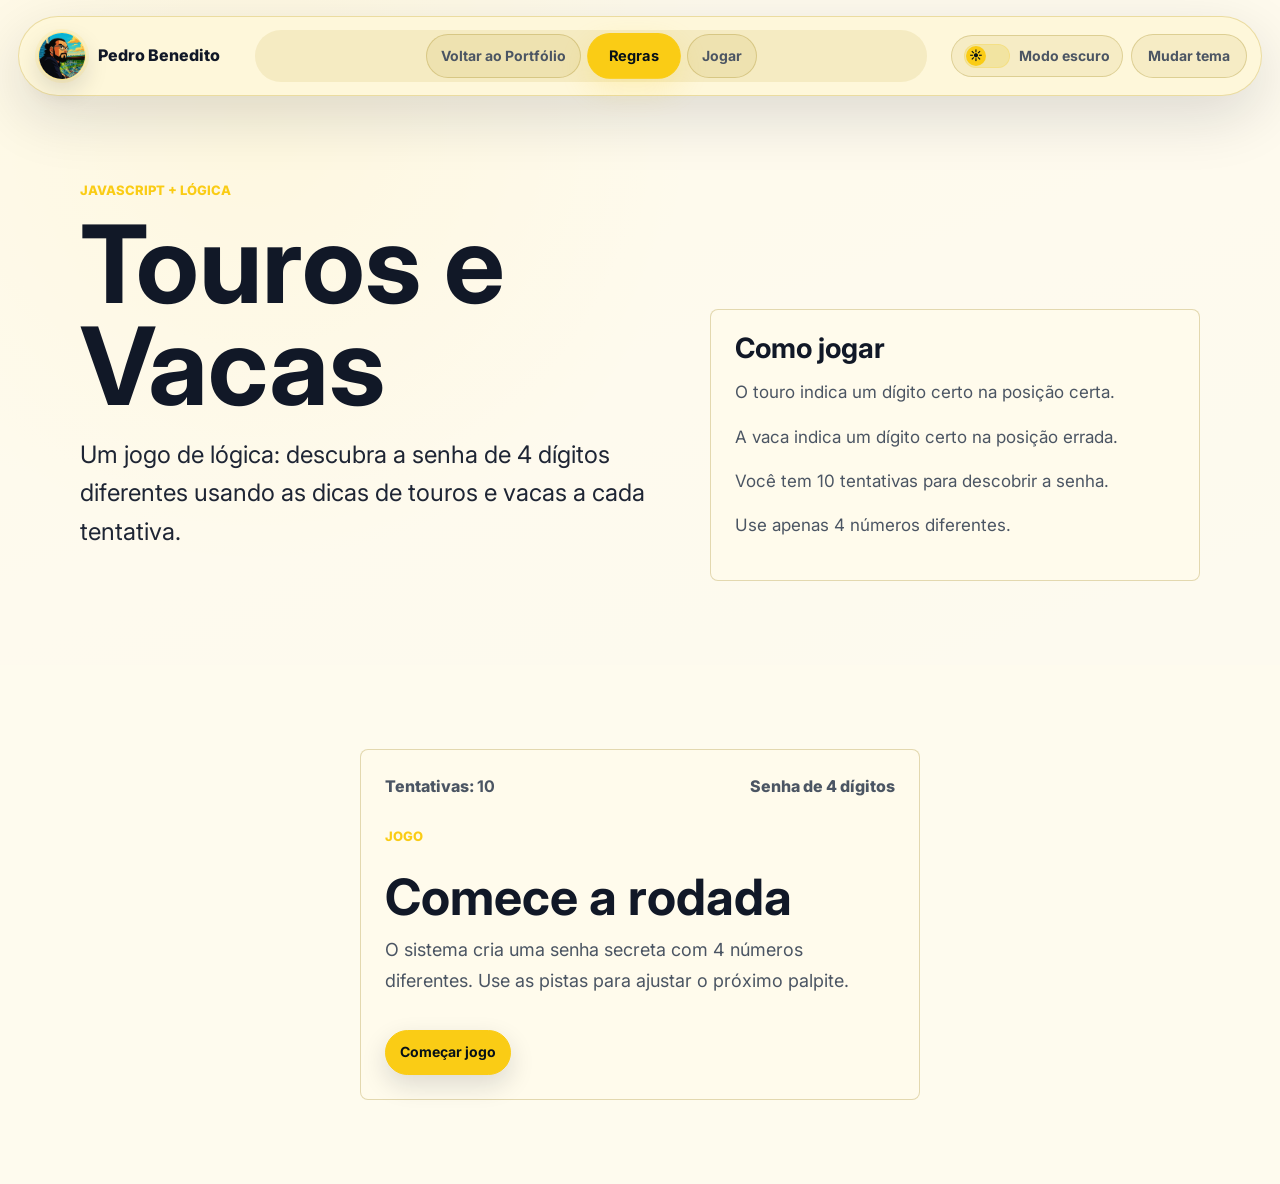
==== commit 8092d174: "Align game pages with portfolio layout" ====
--- a/extra/index.html
+++ b/extra/index.html
@@ -17,11 +17,10 @@
       <span>Pedro Benedito</span>
     </a>
 
-    <nav class="nav" aria-label="Navegação principal">
-      <a href="../index.html#inicio">Apresentação</a>
-      <a href="../index.html#projetos">Projetos</a>
-      <a href="../index.html#experiencia">Experiência</a>
-      <a href="../index.html#contato">Contato</a>
+    <nav class="nav" aria-label="Navegação do jogo">
+      <a href="../index.html#projetos">Voltar ao Portfólio</a>
+      <a href="#regras">Regras</a>
+      <a href="#jogo">Jogar</a>
     </nav>
 
     <div class="header-controls" aria-label="Opcoes visuais do site">
@@ -43,7 +42,7 @@
     <section class="game-hero" id="regras">
       <div class="section-shell game-layout">
         <div>
-          <p class="section-kicker">Projeto extra</p>
+          <p class="section-kicker">JavaScript + lógica</p>
           <h1>Touros e Vacas</h1>
           <p class="hero-lead">
             Um jogo de lógica: descubra a senha de 4 dígitos diferentes usando as dicas
@@ -62,31 +61,39 @@
     </section>
 
     <section class="game-band" id="jogo">
-      <div class="section-shell game-panel">
-        <div class="game-card" id="gerarNumeros">
-          <p class="section-kicker">Jogo</p>
-          <h2>Vamos jogar</h2>
-          <button class="button primary playGame" id="playGame">Começar jogo</button>
-        </div>
+      <div class="section-shell">
+        <div class="game-card playfield-card bulls-card">
+          <div id="gerarNumeros" class="bulls-start">
+            <div class="score-row">
+              <span>Tentativas: <strong>10</strong></span>
+              <span>Senha de 4 dígitos</span>
+            </div>
+            <p class="section-kicker">Jogo</p>
+            <h2>Comece a rodada</h2>
+            <p>O sistema cria uma senha secreta com 4 números diferentes. Use as pistas para ajustar o próximo palpite.</p>
+            <div class="hero-actions">
+              <button class="button primary playGame" id="playGame">Começar jogo</button>
+            </div>
+          </div>
 
-        <div class="game-card verificacao" style="display: none">
-          <label class="game-label" for="senhaDeChute">Seu palpite</label>
-          <div class="guess-row">
-            <input type="text" id="senhaDeChute" maxlength="4" inputmode="numeric" placeholder="1234">
-            <button class="button primary" id="verificarBtn">Verificar</button>
+          <div class="verificacao" style="display: none">
+            <div class="score-row">
+              <span>Rodada ativa</span>
+              <span>10 tentativas</span>
+            </div>
+            <label class="game-label" for="senhaDeChute">Seu palpite</label>
+            <div class="guess-row">
+              <input type="text" id="senhaDeChute" maxlength="4" inputmode="numeric" placeholder="1234">
+              <button class="button primary" id="verificarBtn">Verificar</button>
+            </div>
+            <div id="feedback" class="game-feedback" role="status"></div>
+            <div id="resultados" class="resultados"></div>
           </div>
-          <div id="feedback" class="game-feedback" role="status"></div>
-          <div id="resultados" class="resultados"></div>
         </div>
       </div>
     </section>
   </main>
 
-  <footer class="site-footer">
-    <span>Touros e Vacas</span>
-    <span>Projeto JavaScript</span>
-  </footer>
-
   <script src="../script.js"></script>
   <script src="script/script.js"></script>
 </body>
--- a/styles.css
+++ b/styles.css
@@ -1415,6 +1415,26 @@
   margin: 0 auto;
 }
 
+.bulls-card {
+  display: grid;
+  gap: 18px;
+}
+
+.bulls-start {
+  display: grid;
+  gap: 12px;
+}
+
+.bulls-start p:not(.section-kicker) {
+  color: var(--muted);
+  font-size: 18px;
+  line-height: 1.7;
+}
+
+.bulls-card .hero-actions {
+  margin-top: 4px;
+}
+
 .score-row {
   display: flex;
   justify-content: space-between;
